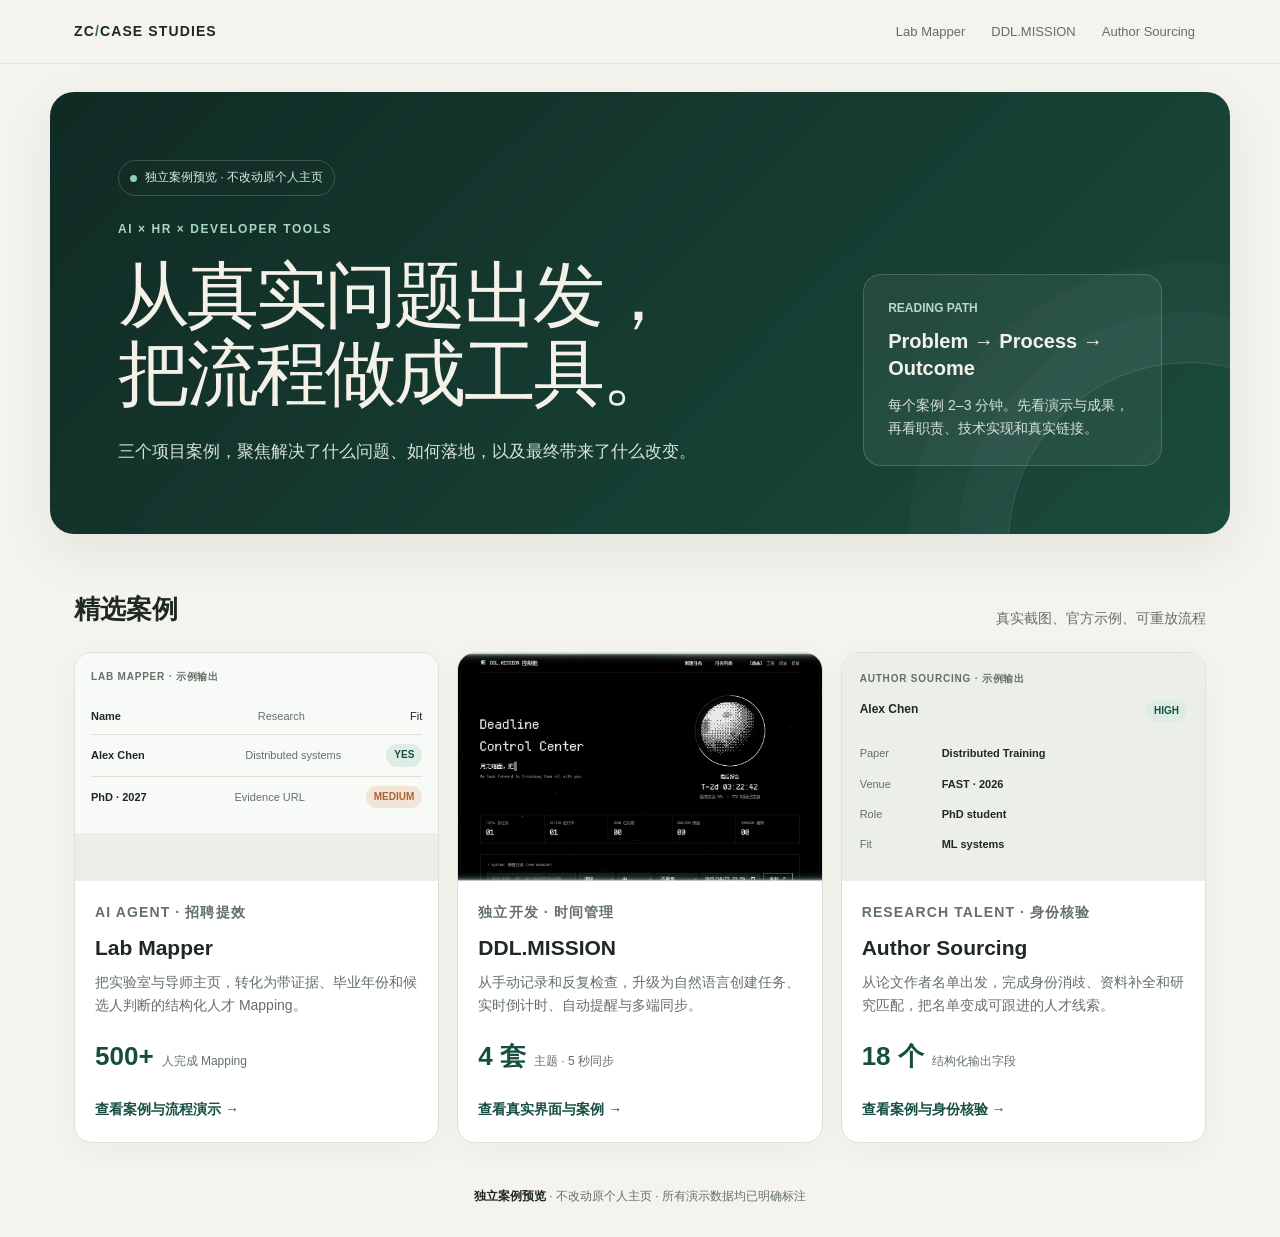
==== index.html @ 99058cd1 "Add interactive project case studies" ====
<!doctype html>
<html lang="zh-CN">
  <head>
    <meta charset="utf-8" />
    <meta name="viewport" content="width=device-width, initial-scale=1" />
    <meta name="description" content="Lab Mapper、DDL.MISSION 与 Author Sourcing 精选项目案例：实际问题、解决流程、技术实现、成果与演示。" />
    <title>精选项目案例 · 张翀</title>
    <link rel="stylesheet" href="styles.css" />
  </head>
  <body>
    <a class="skip-link" href="#main">跳到正文</a>
    <header class="site-header">
      <div class="header-inner">
        <a class="brand" href="index.html">ZC<span>/</span>CASE STUDIES</a>
        <nav class="site-nav" aria-label="案例导航">
          <a href="lab-mapper.html">Lab Mapper</a>
          <a href="ddl-mission.html">DDL.MISSION</a>
          <a href="author-sourcing.html">Author Sourcing</a>
        </nav>
      </div>
    </header>

    <main id="main">
      <section class="hero">
        <div class="hero-copy">
          <div class="notice">独立案例预览 · 不改动原个人主页</div>
          <p class="eyebrow">AI × HR × Developer Tools</p>
          <h1>从真实问题出发，<br />把流程做成工具。</h1>
          <p class="hero-lead">三个项目案例，聚焦解决了什么问题、如何落地，以及最终带来了什么改变。</p>
        </div>
        <aside class="hero-note">
          <span>READING PATH</span>
          <strong>Problem → Process → Outcome</strong>
          <p>每个案例 2–3 分钟。先看演示与成果，再看职责、技术实现和真实链接。</p>
        </aside>
      </section>

      <div class="section-shell">
        <section id="cases" aria-labelledby="cases-title">
          <div class="section-heading">
            <h2 id="cases-title">精选案例</h2>
            <p>真实截图、官方示例、可重放流程</p>
          </div>
          <div class="case-cards">
            <article class="case-card">
              <div class="card-visual">
                <div class="mini-window">
                  <div class="mini-label">Lab Mapper · 示例输出</div>
                  <div class="mini-row"><strong>Name</strong><span>Research</span><span>Fit</span></div>
                  <div class="mini-row"><strong>Alex Chen</strong><span>Distributed systems</span><span class="badge">YES</span></div>
                  <div class="mini-row"><strong>PhD · 2027</strong><span>Evidence URL</span><span class="badge badge-warm">MEDIUM</span></div>
                </div>
              </div>
              <div class="card-body">
                <p class="card-kicker">AI Agent · 招聘提效</p>
                <h3>Lab Mapper</h3>
                <p>把实验室与导师主页，转化为带证据、毕业年份和候选人判断的结构化人才 Mapping。</p>
                <div class="card-metric"><strong>500+</strong><span>人完成 Mapping</span></div>
                <a class="card-link" href="lab-mapper.html">查看案例与流程演示 →</a>
              </div>
            </article>

            <article class="case-card">
              <div class="card-visual">
                <img src="assets/ddl-mission.jpg" alt="DDL.MISSION 像素太空风任务控制舱真实界面" loading="lazy" />
              </div>
              <div class="card-body">
                <p class="card-kicker">独立开发 · 时间管理</p>
                <h3>DDL.MISSION</h3>
                <p>从手动记录和反复检查，升级为自然语言创建任务、实时倒计时、自动提醒与多端同步。</p>
                <div class="card-metric"><strong>4 套</strong><span>主题 · 5 秒同步</span></div>
                <a class="card-link" href="ddl-mission.html">查看真实界面与案例 →</a>
              </div>
            </article>

            <article class="case-card">
              <div class="card-visual">
                <div class="mini-profile">
                  <div class="mini-label">Author Sourcing · 示例输出</div>
                  <div class="mini-profile-top"><span>Alex Chen</span><span class="badge">HIGH</span></div>
                  <div class="mini-field"><span>Paper</span><strong>Distributed Training</strong></div>
                  <div class="mini-field"><span>Venue</span><strong>FAST · 2026</strong></div>
                  <div class="mini-field"><span>Role</span><strong>PhD student</strong></div>
                  <div class="mini-field"><span>Fit</span><strong>ML systems</strong></div>
                </div>
              </div>
              <div class="card-body">
                <p class="card-kicker">Research Talent · 身份核验</p>
                <h3>Author Sourcing</h3>
                <p>从论文作者名单出发，完成身份消歧、资料补全和研究匹配，把名单变成可跟进的人才线索。</p>
                <div class="card-metric"><strong>18 个</strong><span>结构化输出字段</span></div>
                <a class="card-link" href="author-sourcing.html">查看案例与身份核验 →</a>
              </div>
            </article>
          </div>
        </section>
      </div>
    </main>

    <footer class="site-footer">
      <strong>独立案例预览</strong> · 不改动原个人主页 · 所有演示数据均已明确标注
    </footer>
    <script src="script.js" defer></script>
  </body>
</html>
---- styles.css ----
:root {
  --bg: #f5f3ee;
  --surface: #ffffff;
  --soft: #ecefe9;
  --text: #1f2823;
  --muted: #637068;
  --line: #dce2d9;
  --accent: #2f6f5e;
  --accent-strong: #174e42;
  --accent-soft: #dfece4;
  --warm: #a96335;
  --hero: #102a24;
  --hero-soft: #1b4b3d;
  --shadow: 0 18px 50px rgba(31, 40, 35, 0.08);
}

* { box-sizing: border-box; }
html { scroll-behavior: smooth; }
body {
  margin: 0;
  background: var(--bg);
  color: var(--text);
  font-family: ui-sans-serif, -apple-system, BlinkMacSystemFont, "Segoe UI", "PingFang SC", sans-serif;
  line-height: 1.65;
}
a { color: inherit; text-decoration: none; }
button, input { font: inherit; }
button { cursor: pointer; }
img { display: block; max-width: 100%; }
h1, h2, h3, p { margin-top: 0; }
h1, h2, h3 { text-wrap: balance; }
a:focus-visible, button:focus-visible, input:focus-visible {
  outline: 3px solid var(--accent);
  outline-offset: 4px;
}
.skip-link { position: absolute; top: -80px; left: 20px; z-index: 50; padding: 10px 14px; background: var(--text); color: #fff; }
.skip-link:focus { top: 12px; }

.site-header {
  position: sticky;
  top: 0;
  z-index: 20;
  border-bottom: 1px solid rgba(220, 226, 217, 0.9);
  background: rgba(245, 243, 238, 0.94);
  backdrop-filter: blur(16px);
}
.header-inner {
  max-width: 1180px;
  margin: 0 auto;
  padding: 14px 24px;
  display: flex;
  align-items: center;
  gap: 24px;
}
.brand {
  flex-shrink: 0;
  font-size: 14px;
  font-weight: 800;
  letter-spacing: 0.08em;
}
.brand span { color: var(--accent); }
.site-nav {
  margin-left: auto;
  display: flex;
  gap: 4px;
  overflow-x: auto;
  scrollbar-width: thin;
}
.site-nav a {
  flex-shrink: 0;
  padding: 7px 11px;
  border-radius: 999px;
  color: var(--muted);
  font-size: 13px;
  white-space: nowrap;
}
.site-nav a:hover, .site-nav a[aria-current="page"] { background: var(--accent-soft); color: var(--accent-strong); }

.hero {
  position: relative;
  max-width: 1180px;
  margin: 28px auto 0;
  padding: clamp(36px, 6vw, 68px);
  display: grid;
  grid-template-columns: minmax(0, 1.4fr) minmax(260px, 0.6fr);
  gap: 48px;
  overflow: hidden;
  border-radius: 24px;
  background: linear-gradient(135deg, var(--hero), var(--hero-soft));
  color: #f4f1e8;
  box-shadow: var(--shadow);
}
.hero::after {
  content: "";
  position: absolute;
  width: 360px;
  height: 360px;
  right: -140px;
  bottom: -190px;
  border: 1px solid rgba(255, 255, 255, 0.14);
  border-radius: 50%;
  box-shadow: 0 0 0 50px rgba(255,255,255,0.025), 0 0 0 100px rgba(255,255,255,0.02);
  pointer-events: none;
}
.hero-copy, .hero-note { position: relative; z-index: 1; }
.eyebrow {
  margin-bottom: 18px;
  color: var(--accent);
  font-size: 12px;
  font-weight: 800;
  letter-spacing: 0.13em;
  text-transform: uppercase;
}
.hero .eyebrow { color: #a9d6c1; }
.hero h1 {
  max-width: 740px;
  margin-bottom: 24px;
  font-family: Georgia, "Songti SC", serif;
  font-size: clamp(42px, 6vw, 72px);
  font-weight: 500;
  line-height: 1.08;
  letter-spacing: -0.04em;
}
.hero-lead { max-width: 650px; margin-bottom: 0; color: #d6e2da; font-size: 17px; }
.hero-note {
  align-self: end;
  padding: 24px;
  border: 1px solid rgba(255, 255, 255, 0.16);
  border-radius: 18px;
  background: rgba(255, 255, 255, 0.06);
}
.hero-note span { display: block; margin-bottom: 10px; color: #b9d8c8; font-size: 12px; font-weight: 700; }
.hero-note strong { display: block; margin-bottom: 12px; font-size: 20px; line-height: 1.35; }
.hero-note p { margin-bottom: 0; color: #d6e2da; font-size: 14px; }
.notice {
  display: inline-flex;
  align-items: center;
  gap: 8px;
  margin-bottom: 24px;
  padding: 7px 11px;
  border: 1px solid rgba(255,255,255,0.18);
  border-radius: 999px;
  color: #dce9df;
  font-size: 12px;
}
.notice::before { content: ""; width: 7px; height: 7px; border-radius: 50%; background: #8ed0af; }

.section-shell { max-width: 1180px; margin: 0 auto; padding: 0 24px; }
.section-heading { margin: 54px 0 22px; display: flex; align-items: end; justify-content: space-between; gap: 20px; }
.section-heading h2 { margin-bottom: 0; font-size: 26px; }
.section-heading p { margin-bottom: 0; color: var(--muted); font-size: 14px; }
.case-cards { display: grid; grid-template-columns: repeat(3, minmax(0, 1fr)); gap: 18px; }
.case-card {
  overflow: hidden;
  border: 1px solid var(--line);
  border-radius: 18px;
  background: var(--surface);
  box-shadow: 0 8px 26px rgba(31,40,35,0.035);
  transition: transform 180ms ease, box-shadow 180ms ease, border-color 180ms ease;
}
.case-card:hover { transform: translateY(-4px); border-color: var(--accent); box-shadow: var(--shadow); }
.card-visual { aspect-ratio: 16 / 10; overflow: hidden; background: var(--soft); }
.card-visual > img { width: 100%; height: 100%; object-fit: cover; object-position: center; }
.card-body { padding: 20px; }
.card-kicker { margin-bottom: 10px; color: var(--warm); font-size: 11px; font-weight: 800; letter-spacing: 0.08em; text-transform: uppercase; }
.card-body h3 { margin-bottom: 10px; font-size: 21px; line-height: 1.3; }
.card-body p { color: var(--muted); font-size: 14px; }
.card-metric { display: flex; align-items: baseline; gap: 8px; margin: 18px 0; }
.card-metric strong { color: var(--accent-strong); font-size: 26px; }
.card-metric span { color: var(--muted); font-size: 12px; }
.card-link { color: var(--accent-strong); font-size: 14px; font-weight: 800; }
.mini-window { padding: 16px; background: #f8faf7; }
.mini-row { display: grid; grid-template-columns: 1.1fr 1fr auto; gap: 8px; align-items: center; padding: 9px 0; border-bottom: 1px solid var(--line); font-size: 11px; }
.mini-row:last-child { border-bottom: 0; }
.mini-row span:nth-child(2) { color: var(--muted); }
.mini-label { margin-bottom: 12px; color: var(--muted); font-size: 10px; font-weight: 800; letter-spacing: 0.08em; text-transform: uppercase; }
.mini-profile { padding: 18px; }
.mini-profile-top { display: flex; justify-content: space-between; gap: 12px; margin-bottom: 16px; font-size: 12px; font-weight: 700; }
.mini-field { display: grid; grid-template-columns: 74px 1fr; gap: 8px; padding: 6px 0; font-size: 11px; }
.mini-field span:first-child { color: var(--muted); }
.badge { display: inline-flex; align-items: center; justify-content: center; padding: 3px 8px; border-radius: 999px; background: var(--accent-soft); color: var(--accent-strong); font-size: 10px; font-weight: 800; white-space: nowrap; }
.badge-warm { background: #f2e5d7; color: var(--warm); }

.breadcrumb { padding-top: 24px; color: var(--muted); font-size: 13px; }
.breadcrumb a { color: var(--accent-strong); }
.case-hero { padding: 42px 0 30px; }
.case-kicker { margin-bottom: 12px; color: var(--warm); font-size: 12px; font-weight: 800; letter-spacing: 0.1em; text-transform: uppercase; }
.case-hero h1 { max-width: 930px; margin-bottom: 20px; font-family: Georgia, "Songti SC", serif; font-size: clamp(38px, 5.5vw, 64px); font-weight: 500; line-height: 1.1; letter-spacing: -0.035em; }
.case-summary { max-width: 800px; margin-bottom: 0; color: var(--muted); font-size: 17px; }
.case-actions { display: flex; flex-wrap: wrap; gap: 10px; margin-top: 24px; }
.button {
  display: inline-flex;
  align-items: center;
  justify-content: center;
  gap: 8px;
  min-height: 42px;
  padding: 10px 16px;
  border: 1px solid var(--line);
  border-radius: 9px;
  background: var(--surface);
  color: var(--accent-strong);
  font-size: 14px;
  font-weight: 750;
}
.button:hover { border-color: var(--accent); background: var(--accent-soft); }
.button-primary { border-color: var(--accent); background: var(--accent); color: #fff; }
.button-primary:hover { background: var(--accent-strong); color: #fff; }
.button-small { min-height: 36px; padding: 7px 12px; font-size: 13px; }
.button:disabled { cursor: wait; opacity: 0.65; }

.metric-strip { display: grid; grid-template-columns: repeat(4, minmax(0, 1fr)); gap: 12px; }
.metric { padding: 18px; border: 1px solid var(--line); border-radius: 14px; background: var(--surface); }
.metric strong { display: block; margin-bottom: 4px; color: var(--accent-strong); font-size: 28px; line-height: 1.15; }
.metric span { color: var(--muted); font-size: 12px; }

.showcase { margin-top: 28px; }
.showcase-heading { display: flex; align-items: end; justify-content: space-between; gap: 16px; margin-bottom: 12px; }
.showcase-heading h2 { margin-bottom: 0; font-size: 21px; }
.showcase-heading p { margin-bottom: 0; color: var(--muted); font-size: 12px; text-align: right; }
.browser { overflow: hidden; border: 1px solid var(--line); border-radius: 18px; background: var(--surface); box-shadow: var(--shadow); }
.browser-bar { display: flex; align-items: center; gap: 12px; min-height: 48px; padding: 10px 16px; border-bottom: 1px solid var(--line); background: #f7f8f5; }
.window-dots { display: flex; gap: 5px; }
.window-dots i { width: 8px; height: 8px; border-radius: 50%; background: var(--line); }
.window-dots i:first-child { background: #c78767; }
.window-dots i:nth-child(2) { background: #d2b875; }
.window-dots i:last-child { background: #7eae8b; }
.browser-title { color: var(--muted); font-size: 12px; }
.demo-badge { margin-left: auto; padding: 3px 8px; border-radius: 999px; background: var(--accent-soft); color: var(--accent-strong); font-size: 10px; font-weight: 800; white-space: nowrap; }
.browser > img { width: 100%; }
.demo-body { padding: 24px; }
.demo-input { display: flex; align-items: center; gap: 12px; margin-bottom: 18px; }
.demo-input-label { flex-shrink: 0; color: var(--warm); font-size: 11px; font-weight: 800; letter-spacing: 0.08em; text-transform: uppercase; }
.demo-input code { flex: 1; min-width: 0; padding: 11px 13px; overflow-wrap: anywhere; border: 1px solid var(--line); border-radius: 8px; background: var(--soft); color: var(--accent-strong); font-size: 13px; }
.demo-controls { display: flex; align-items: center; flex-wrap: wrap; gap: 10px; margin-bottom: 18px; }
.demo-status { margin-left: auto; color: var(--muted); font-size: 13px; }
.demo-steps { display: grid; grid-template-columns: repeat(4, minmax(0, 1fr)); gap: 8px; margin: 20px 0; padding: 0; list-style: none; counter-reset: step; }
.demo-steps li { position: relative; padding: 12px 12px 12px 34px; border: 1px solid var(--line); border-radius: 10px; color: var(--muted); font-size: 12px; transition: background-color 180ms ease, border-color 180ms ease, color 180ms ease; }
.demo-steps li::before { position: absolute; left: 12px; color: var(--accent); font-weight: 800; counter-increment: step; content: counter(step, decimal-leading-zero); }
.demo-steps li.is-active { border-color: var(--accent); background: var(--accent-soft); color: var(--accent-strong); }
.demo-steps li.is-done { border-color: #b8d4c2; background: #edf5ef; color: var(--accent-strong); }
.demo-steps li.is-done::before { content: "✓"; }
.demo-output { margin-top: 22px; padding-top: 20px; border-top: 1px solid var(--line); }
.demo-output[hidden] { display: none; }
.output-heading { display: flex; align-items: center; justify-content: space-between; gap: 12px; margin-bottom: 14px; }
.output-heading h3 { margin-bottom: 0; font-size: 17px; }
.output-note { margin-top: 12px; margin-bottom: 0; color: var(--muted); font-size: 12px; }
.table-scroll { overflow-x: auto; border: 1px solid var(--line); border-radius: 10px; }
.output-table { width: 100%; min-width: 660px; border-collapse: collapse; font-size: 12px; }
.output-table th, .output-table td { padding: 11px 12px; border-bottom: 1px solid var(--line); text-align: left; vertical-align: top; }
.output-table th { background: #f4f6f2; color: var(--muted); font-weight: 700; }
.output-table tr:last-child td { border-bottom: 0; }
.output-table a { color: var(--accent-strong); text-decoration: underline; text-underline-offset: 2px; }

.story-grid { display: grid; grid-template-columns: minmax(0, 1.15fr) minmax(280px, 0.85fr); gap: 20px; margin-top: 32px; }
.story-stack { display: grid; gap: 14px; }
.story-block, .fact-panel { padding: 24px; border: 1px solid var(--line); border-radius: 16px; background: var(--surface); }
.story-index { display: block; margin-bottom: 12px; color: var(--accent); font-size: 11px; font-weight: 800; letter-spacing: 0.1em; }
.story-block h2, .fact-panel h2 { margin-bottom: 12px; font-size: 20px; }
.story-block p, .fact-panel p, .story-block li, .fact-panel li { color: var(--muted); font-size: 14px; }
.story-block p:last-child, .fact-panel p:last-child, .story-block ul:last-child, .fact-panel ul:last-child { margin-bottom: 0; }
.fact-panel + .fact-panel { margin-top: 14px; }
.fact-panel ul, .story-block ul { margin: 0; padding-left: 1.2rem; }
.fact-panel li + li, .story-block li + li { margin-top: 8px; }
.flow-list { list-style: none; padding: 0 !important; counter-reset: flow; }
.flow-list li { position: relative; padding-left: 38px; }
.flow-list li::before { position: absolute; left: 0; top: 2px; color: var(--accent); font-size: 11px; font-weight: 800; counter-increment: flow; content: "0" counter(flow); }
.before-after { display: grid; grid-template-columns: 1fr 1fr; gap: 12px; }
.compare-card { padding: 16px; border: 1px solid var(--line); border-radius: 12px; background: #f7f8f5; }
.compare-card strong { display: block; margin-bottom: 8px; color: var(--accent-strong); font-size: 13px; }
.compare-card p { margin-bottom: 0; font-size: 13px; }
.case-footer-nav { display: flex; align-items: center; justify-content: space-between; gap: 14px; margin-top: 30px; padding-top: 20px; border-top: 1px solid var(--line); }
.case-footer-nav a { color: var(--accent-strong); font-size: 14px; font-weight: 750; }
.site-footer { max-width: 1180px; margin: 0 auto; padding: 44px 24px 30px; color: var(--muted); font-size: 12px; text-align: center; }
.site-footer strong { color: var(--text); }

@media (max-width: 980px) {
  .hero { grid-template-columns: 1fr; gap: 30px; margin-inline: 16px; }
  .hero-note { max-width: 560px; }
  .case-cards { grid-template-columns: 1fr; }
  .case-card { display: grid; grid-template-columns: minmax(240px, 0.75fr) minmax(0, 1fr); }
  .card-visual { aspect-ratio: auto; min-height: 100%; }
  .story-grid { grid-template-columns: 1fr; }
}
@media (max-width: 680px) {
  .header-inner { padding: 12px 16px; gap: 12px; }
  .brand { font-size: 12px; }
  .site-nav a { padding: 7px 9px; font-size: 12px; }
  .section-shell { padding-inline: 16px; }
  .hero { margin-top: 16px; padding: 32px 24px; border-radius: 18px; }
  .hero h1 { font-size: 42px; }
  .hero-note { padding: 18px; }
  .section-heading { align-items: start; flex-direction: column; gap: 4px; margin-top: 38px; }
  .case-card { display: block; }
  .card-visual { aspect-ratio: 16 / 10; }
  .case-hero { padding-top: 30px; }
  .case-summary { font-size: 15px; }
  .metric-strip { grid-template-columns: repeat(2, minmax(0, 1fr)); }
  .metric { padding: 14px; }
  .metric strong { font-size: 24px; }
  .showcase-heading { align-items: start; flex-direction: column; gap: 4px; }
  .showcase-heading p { text-align: left; }
  .browser-bar { gap: 8px; padding-inline: 12px; }
  .browser-title { max-width: 55%; overflow: hidden; text-overflow: ellipsis; white-space: nowrap; }
  .demo-body { padding: 16px; }
  .demo-input { align-items: flex-start; flex-direction: column; gap: 8px; }
  .demo-input code { width: 100%; }
  .demo-status { width: 100%; margin-left: 0; }
  .demo-steps { grid-template-columns: 1fr; }
  .story-block, .fact-panel { padding: 20px; }
  .before-after { grid-template-columns: 1fr; }
  .case-footer-nav { align-items: flex-start; flex-direction: column; }
}
@media (prefers-reduced-motion: reduce) {
  html { scroll-behavior: auto; }
  *, *::before, *::after { animation: none !important; transition: none !important; }
}
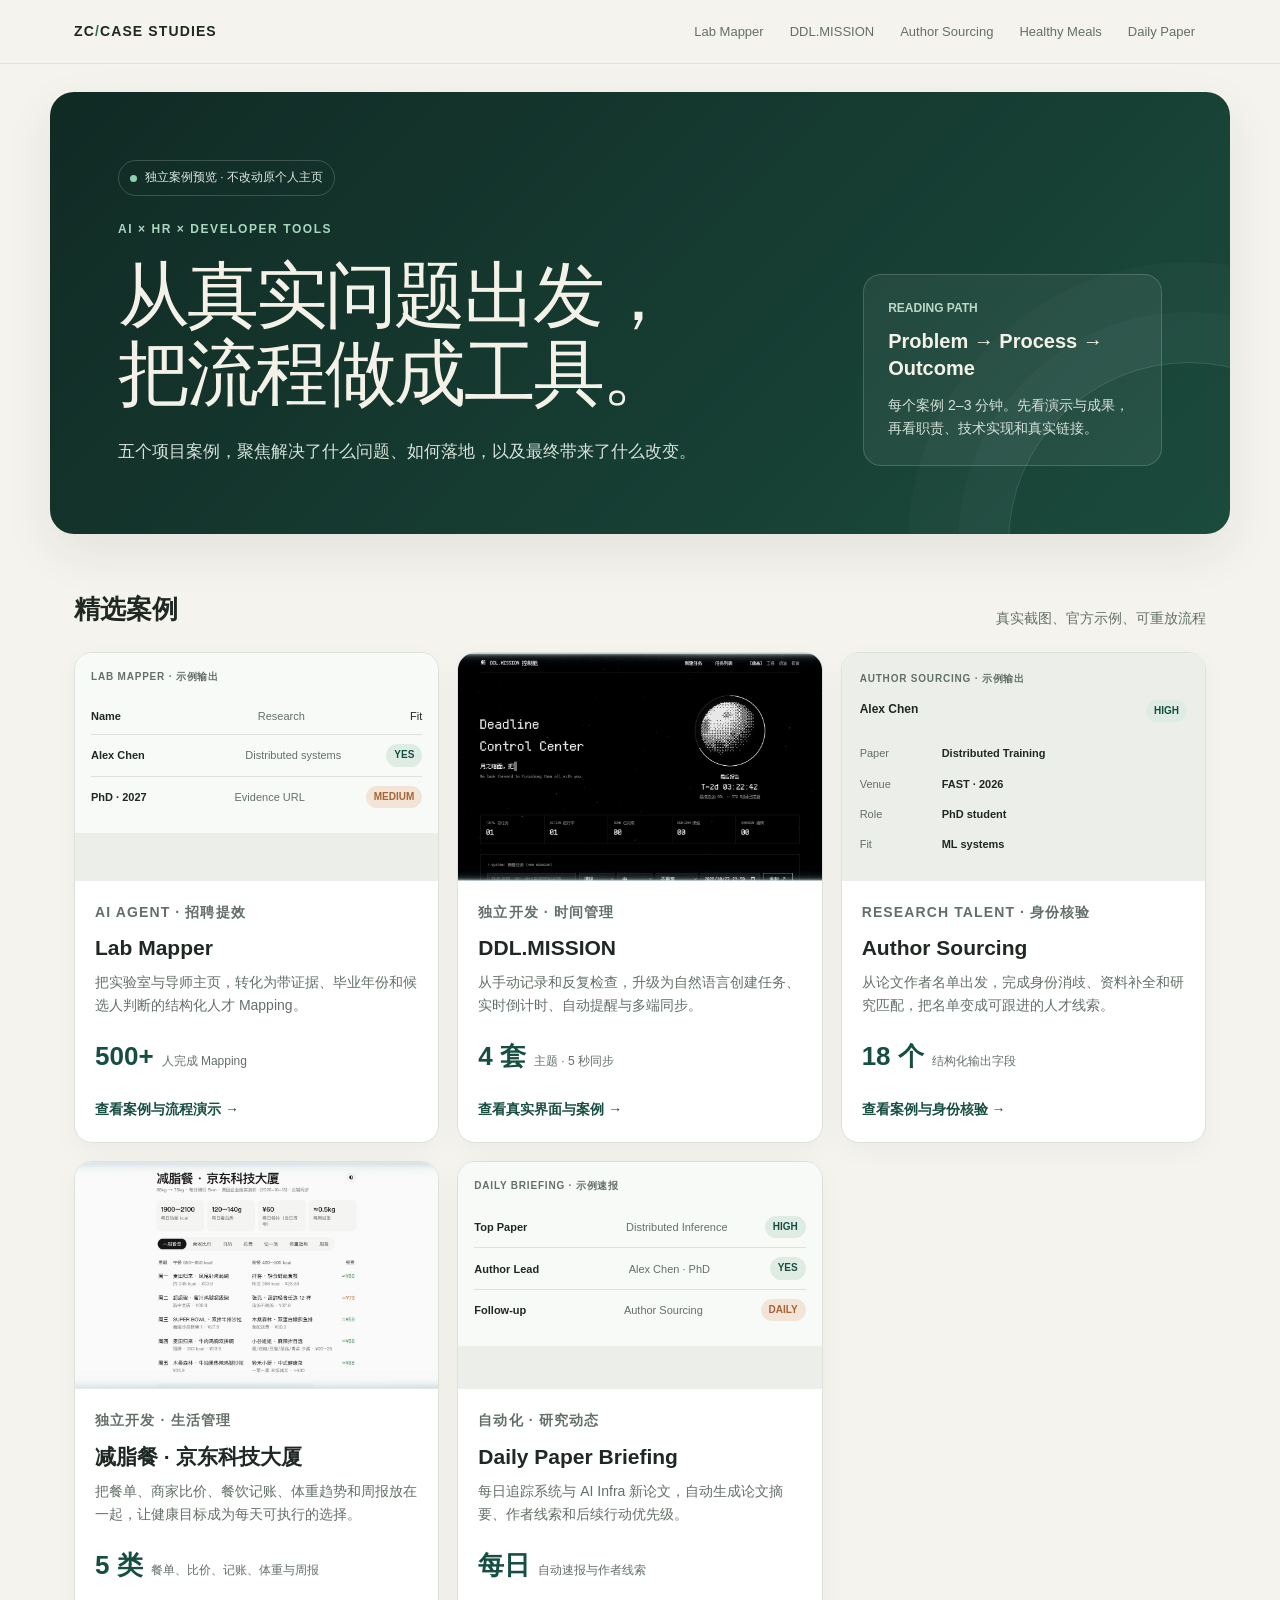
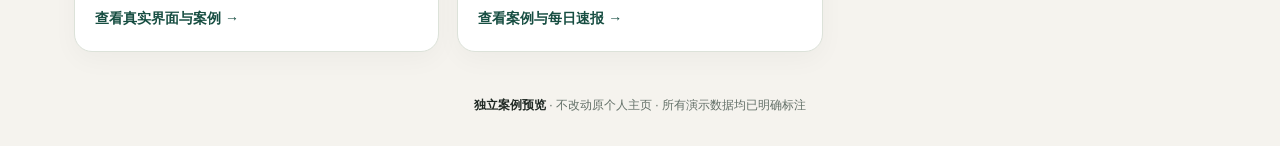
==== commit 1ef9379d: "Add healthy meals and daily paper case studies" ====
--- a/index.html
+++ b/index.html
@@ -16,6 +16,8 @@
           <a href="lab-mapper.html">Lab Mapper</a>
           <a href="ddl-mission.html">DDL.MISSION</a>
           <a href="author-sourcing.html">Author Sourcing</a>
+          <a href="healthy-meals.html">Healthy Meals</a>
+          <a href="daily-paper-briefing.html">Daily Paper</a>
         </nav>
       </div>
     </header>
@@ -26,7 +28,7 @@
           <div class="notice">独立案例预览 · 不改动原个人主页</div>
           <p class="eyebrow">AI × HR × Developer Tools</p>
           <h1>从真实问题出发，<br />把流程做成工具。</h1>
-          <p class="hero-lead">三个项目案例，聚焦解决了什么问题、如何落地，以及最终带来了什么改变。</p>
+          <p class="hero-lead">五个项目案例，聚焦解决了什么问题、如何落地，以及最终带来了什么改变。</p>
         </div>
         <aside class="hero-note">
           <span>READING PATH</span>
@@ -92,6 +94,37 @@
                 <a class="card-link" href="author-sourcing.html">查看案例与身份核验 →</a>
               </div>
             </article>
+
+            <article class="case-card">
+              <div class="card-visual">
+                <img src="assets/healthy-meals.jpg" alt="减脂餐工具的一周餐单、热量目标与实测价格真实界面" loading="lazy" />
+              </div>
+              <div class="card-body">
+                <p class="card-kicker">独立开发 · 生活管理</p>
+                <h3>减脂餐 · 京东科技大厦</h3>
+                <p>把餐单、商家比价、餐饮记账、体重趋势和周报放在一起，让健康目标成为每天可执行的选择。</p>
+                <div class="card-metric"><strong>5 类</strong><span>餐单、比价、记账、体重与周报</span></div>
+                <a class="card-link" href="healthy-meals.html">查看真实界面与案例 →</a>
+              </div>
+            </article>
+
+            <article class="case-card">
+              <div class="card-visual">
+                <div class="mini-window">
+                  <div class="mini-label">Daily Briefing · 示例速报</div>
+                  <div class="mini-row"><strong>Top Paper</strong><span>Distributed Inference</span><span class="badge">HIGH</span></div>
+                  <div class="mini-row"><strong>Author Lead</strong><span>Alex Chen · PhD</span><span class="badge">YES</span></div>
+                  <div class="mini-row"><strong>Follow-up</strong><span>Author Sourcing</span><span class="badge badge-warm">DAILY</span></div>
+                </div>
+              </div>
+              <div class="card-body">
+                <p class="card-kicker">自动化 · 研究动态</p>
+                <h3>Daily Paper Briefing</h3>
+                <p>每日追踪系统与 AI Infra 新论文，自动生成论文摘要、作者线索和后续行动优先级。</p>
+                <div class="card-metric"><strong>每日</strong><span>自动速报与作者线索</span></div>
+                <a class="card-link" href="daily-paper-briefing.html">查看案例与每日速报 →</a>
+              </div>
+            </article>
           </div>
         </section>
       </div>
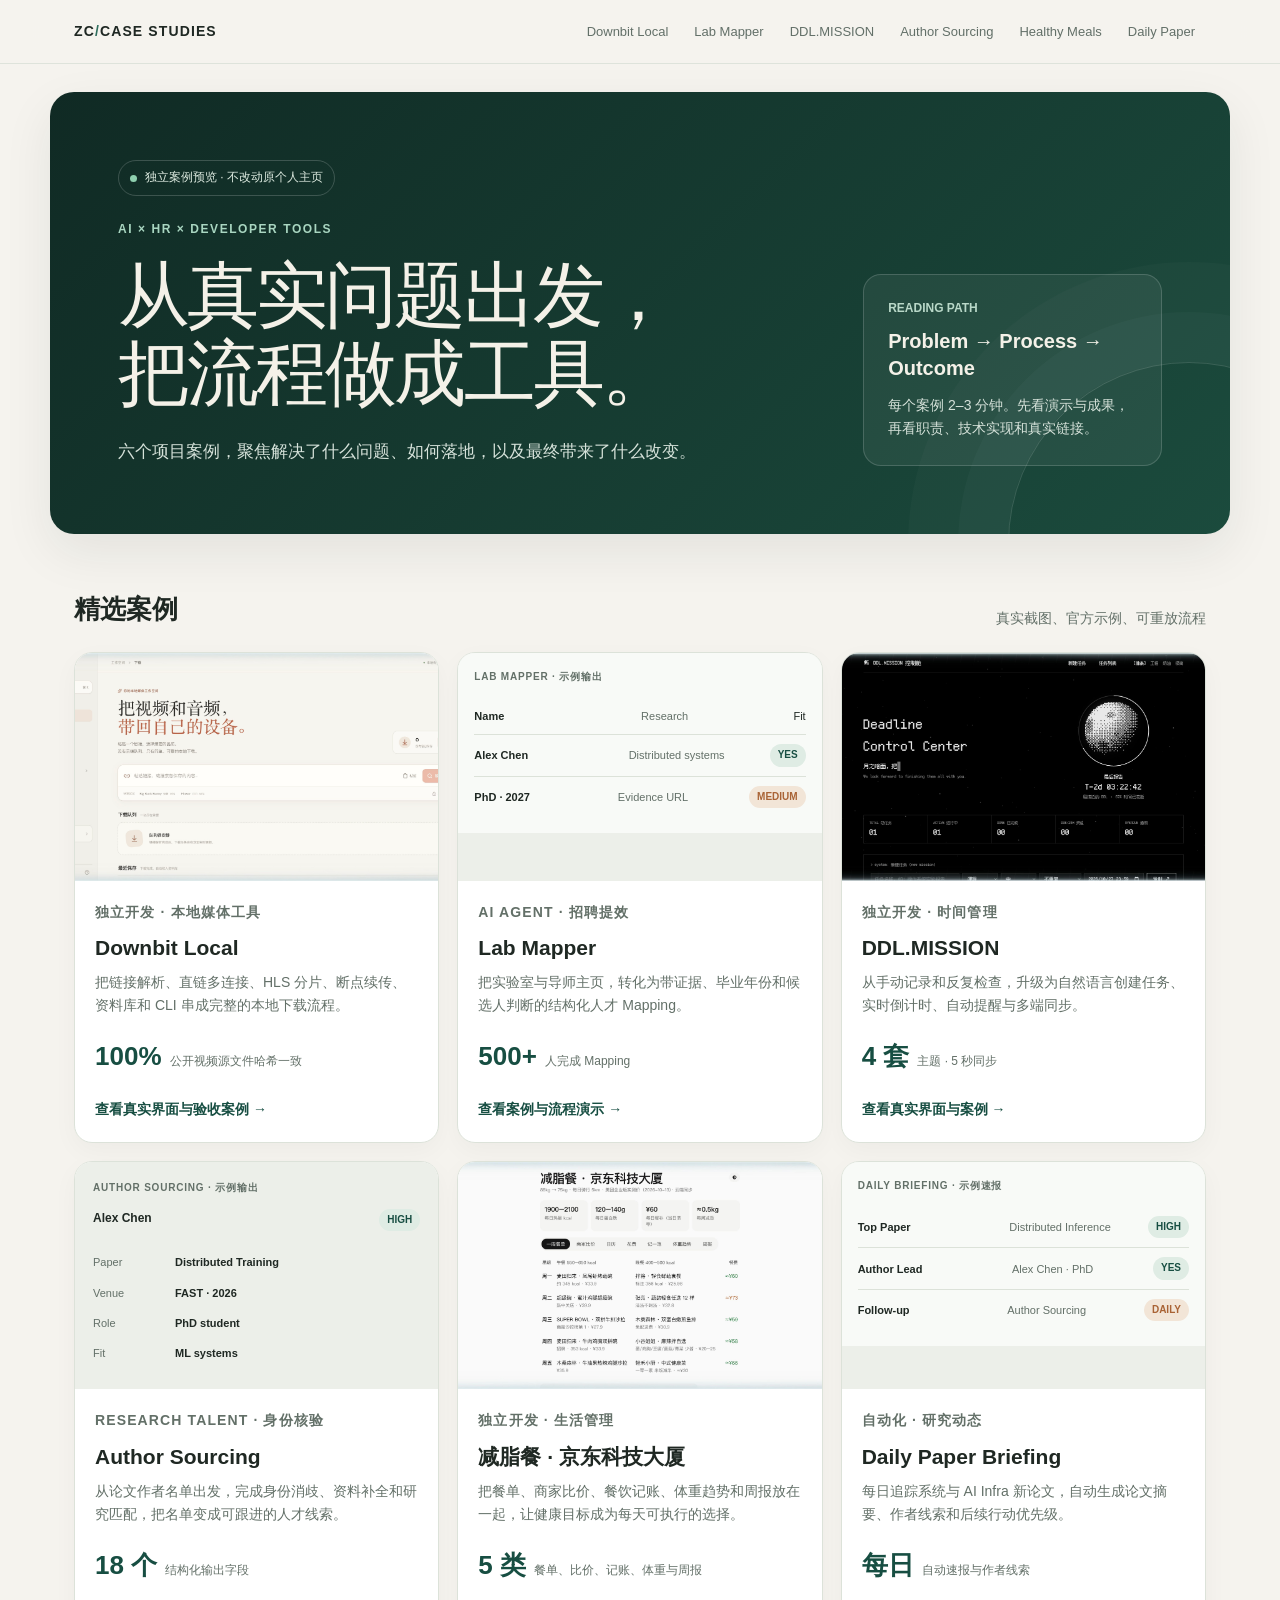
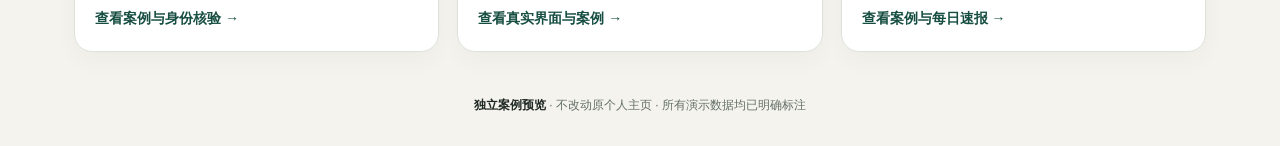
==== commit 8da3335f: "Add Downbit Local case study" ====
--- a/index.html
+++ b/index.html
@@ -3,7 +3,7 @@
   <head>
     <meta charset="utf-8" />
     <meta name="viewport" content="width=device-width, initial-scale=1" />
-    <meta name="description" content="Lab Mapper、DDL.MISSION 与 Author Sourcing 精选项目案例：实际问题、解决流程、技术实现、成果与演示。" />
+    <meta name="description" content="Downbit Local、Lab Mapper、DDL.MISSION 等六个精选项目案例：实际问题、解决流程、技术实现、成果与演示。" />
     <title>精选项目案例 · 张翀</title>
     <link rel="stylesheet" href="styles.css" />
   </head>
@@ -13,6 +13,7 @@
       <div class="header-inner">
         <a class="brand" href="index.html">ZC<span>/</span>CASE STUDIES</a>
         <nav class="site-nav" aria-label="案例导航">
+          <a href="downbit.html">Downbit Local</a>
           <a href="lab-mapper.html">Lab Mapper</a>
           <a href="ddl-mission.html">DDL.MISSION</a>
           <a href="author-sourcing.html">Author Sourcing</a>
@@ -28,7 +29,7 @@
           <div class="notice">独立案例预览 · 不改动原个人主页</div>
           <p class="eyebrow">AI × HR × Developer Tools</p>
           <h1>从真实问题出发，<br />把流程做成工具。</h1>
-          <p class="hero-lead">五个项目案例，聚焦解决了什么问题、如何落地，以及最终带来了什么改变。</p>
+          <p class="hero-lead">六个项目案例，聚焦解决了什么问题、如何落地，以及最终带来了什么改变。</p>
         </div>
         <aside class="hero-note">
           <span>READING PATH</span>
@@ -44,6 +45,19 @@
             <p>真实截图、官方示例、可重放流程</p>
           </div>
           <div class="case-cards">
+            <article class="case-card">
+              <div class="card-visual">
+                <img src="assets/downbit.jpg" alt="Downbit Local 暖白与陶土色媒体下载工作台真实界面" loading="eager" />
+              </div>
+              <div class="card-body">
+                <p class="card-kicker">独立开发 · 本地媒体工具</p>
+                <h3>Downbit Local</h3>
+                <p>把链接解析、直链多连接、HLS 分片、断点续传、资料库和 CLI 串成完整的本地下载流程。</p>
+                <div class="card-metric"><strong>100%</strong><span>公开视频源文件哈希一致</span></div>
+                <a class="card-link" href="downbit.html">查看真实界面与验收案例 →</a>
+              </div>
+            </article>
+
             <article class="case-card">
               <div class="card-visual">
                 <div class="mini-window">
@@ -97,7 +111,7 @@
 
             <article class="case-card">
               <div class="card-visual">
-                <img src="assets/healthy-meals.jpg" alt="减脂餐工具的一周餐单、热量目标与实测价格真实界面" loading="lazy" />
+                <img src="assets/healthy-meals.jpg" alt="减脂餐工具的一周餐单、热量目标与实测价格真实界面" loading="eager" />
               </div>
               <div class="card-body">
                 <p class="card-kicker">独立开发 · 生活管理</p>
--- a/styles.css
+++ b/styles.css
@@ -73,8 +73,25 @@
   color: var(--muted);
   font-size: 13px;
   white-space: nowrap;
+  transition: background-color 160ms ease, color 160ms ease;
 }
 .site-nav a:hover, .site-nav a[aria-current="page"] { background: var(--accent-soft); color: var(--accent-strong); }
+
+main,
+.site-footer {
+  animation: page-enter 240ms ease-out both;
+  transition: opacity 160ms ease, transform 160ms ease;
+}
+body.is-leaving main,
+body.is-leaving .site-footer {
+  animation: none;
+  opacity: 0;
+  transform: translateY(-6px);
+}
+@keyframes page-enter {
+  from { opacity: 0; transform: translateY(8px); }
+  to { opacity: 1; transform: none; }
+}
 
 .hero {
   position: relative;
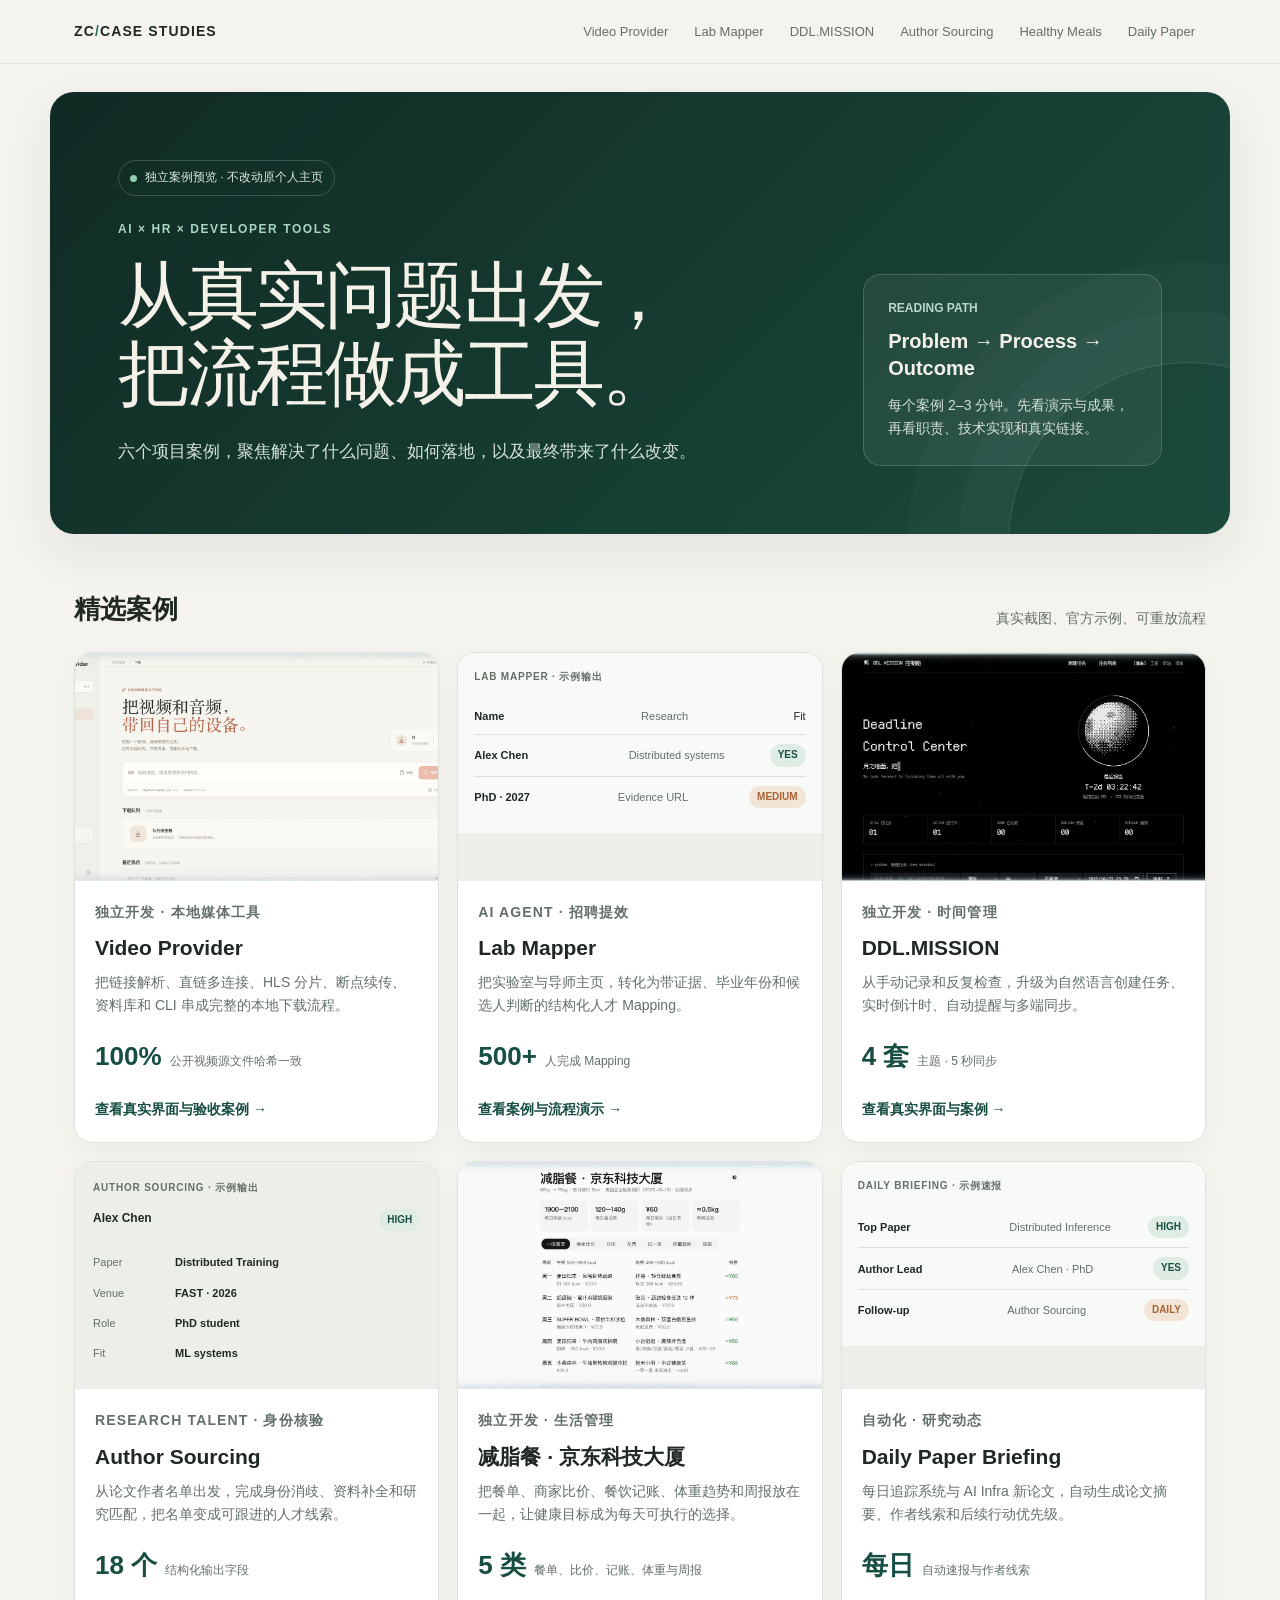
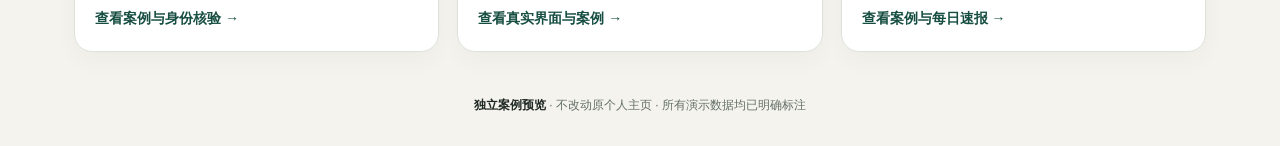
==== commit 2e080a7f: "Rename Video Provider case study" ====
--- a/index.html
+++ b/index.html
@@ -3,7 +3,7 @@
   <head>
     <meta charset="utf-8" />
     <meta name="viewport" content="width=device-width, initial-scale=1" />
-    <meta name="description" content="Downbit Local、Lab Mapper、DDL.MISSION 等六个精选项目案例：实际问题、解决流程、技术实现、成果与演示。" />
+    <meta name="description" content="Video Provider、Lab Mapper、DDL.MISSION 等六个精选项目案例：实际问题、解决流程、技术实现、成果与演示。" />
     <title>精选项目案例 · 张翀</title>
     <link rel="stylesheet" href="styles.css" />
   </head>
@@ -13,7 +13,7 @@
       <div class="header-inner">
         <a class="brand" href="index.html">ZC<span>/</span>CASE STUDIES</a>
         <nav class="site-nav" aria-label="案例导航">
-          <a href="downbit.html">Downbit Local</a>
+          <a href="downbit.html">Video Provider</a>
           <a href="lab-mapper.html">Lab Mapper</a>
           <a href="ddl-mission.html">DDL.MISSION</a>
           <a href="author-sourcing.html">Author Sourcing</a>
@@ -47,11 +47,11 @@
           <div class="case-cards">
             <article class="case-card">
               <div class="card-visual">
-                <img src="assets/downbit.jpg" alt="Downbit Local 暖白与陶土色媒体下载工作台真实界面" loading="eager" />
+                <img src="assets/downbit.jpg" alt="Video Provider 暖白与陶土色媒体下载工作台真实界面" loading="eager" />
               </div>
               <div class="card-body">
                 <p class="card-kicker">独立开发 · 本地媒体工具</p>
-                <h3>Downbit Local</h3>
+                <h3>Video Provider</h3>
                 <p>把链接解析、直链多连接、HLS 分片、断点续传、资料库和 CLI 串成完整的本地下载流程。</p>
                 <div class="card-metric"><strong>100%</strong><span>公开视频源文件哈希一致</span></div>
                 <a class="card-link" href="downbit.html">查看真实界面与验收案例 →</a>
